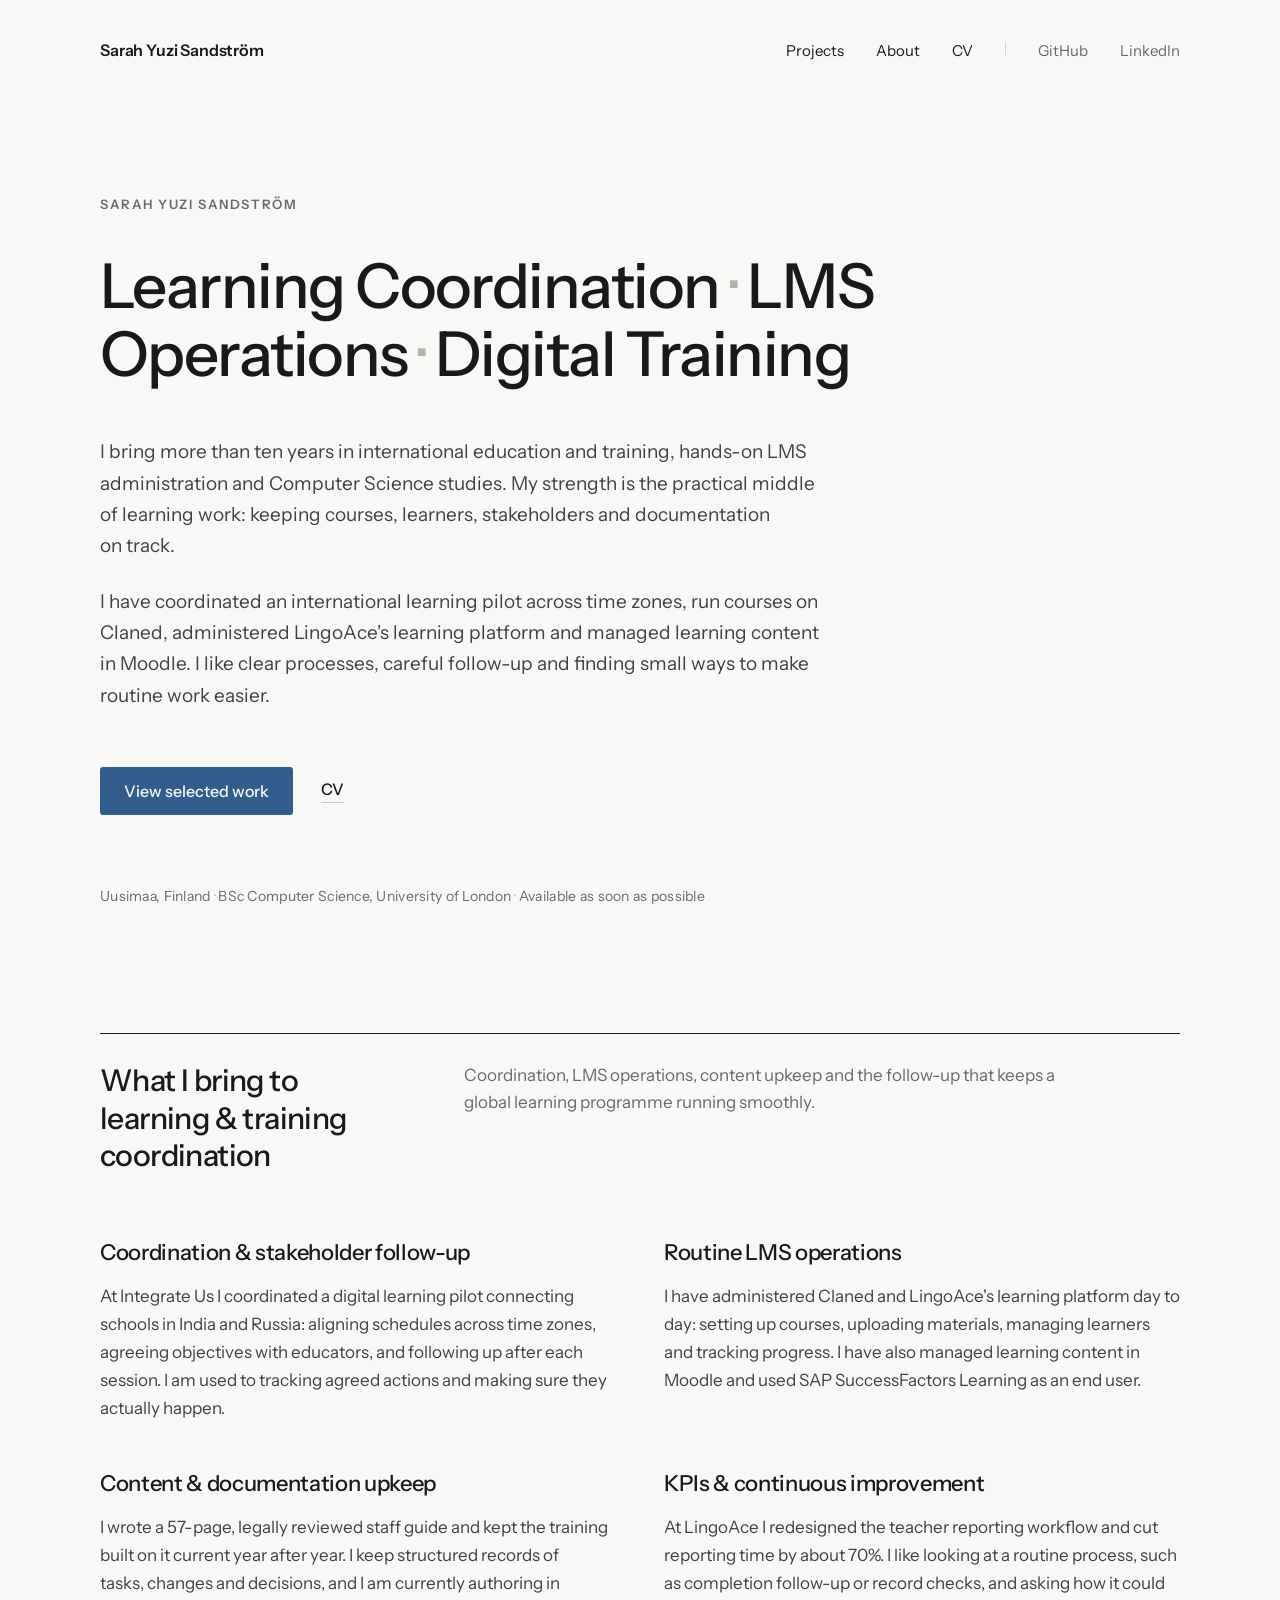
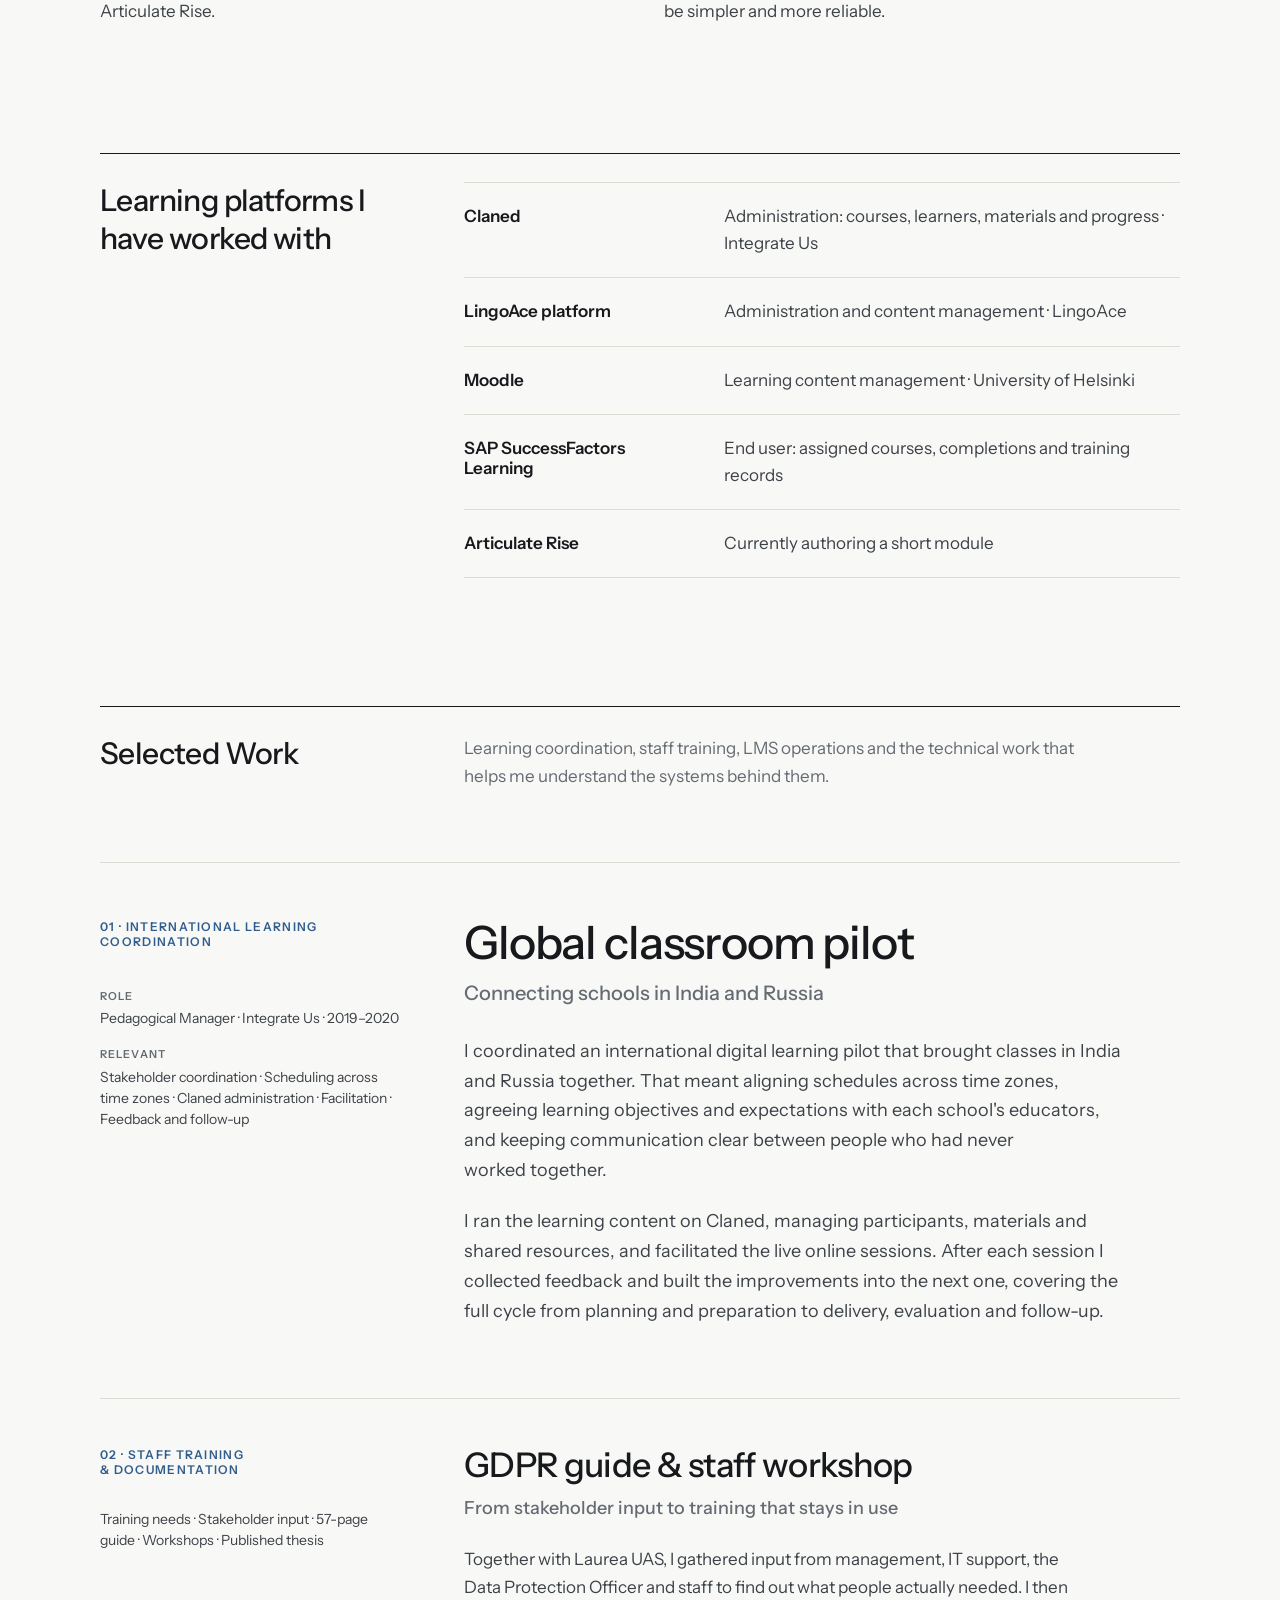
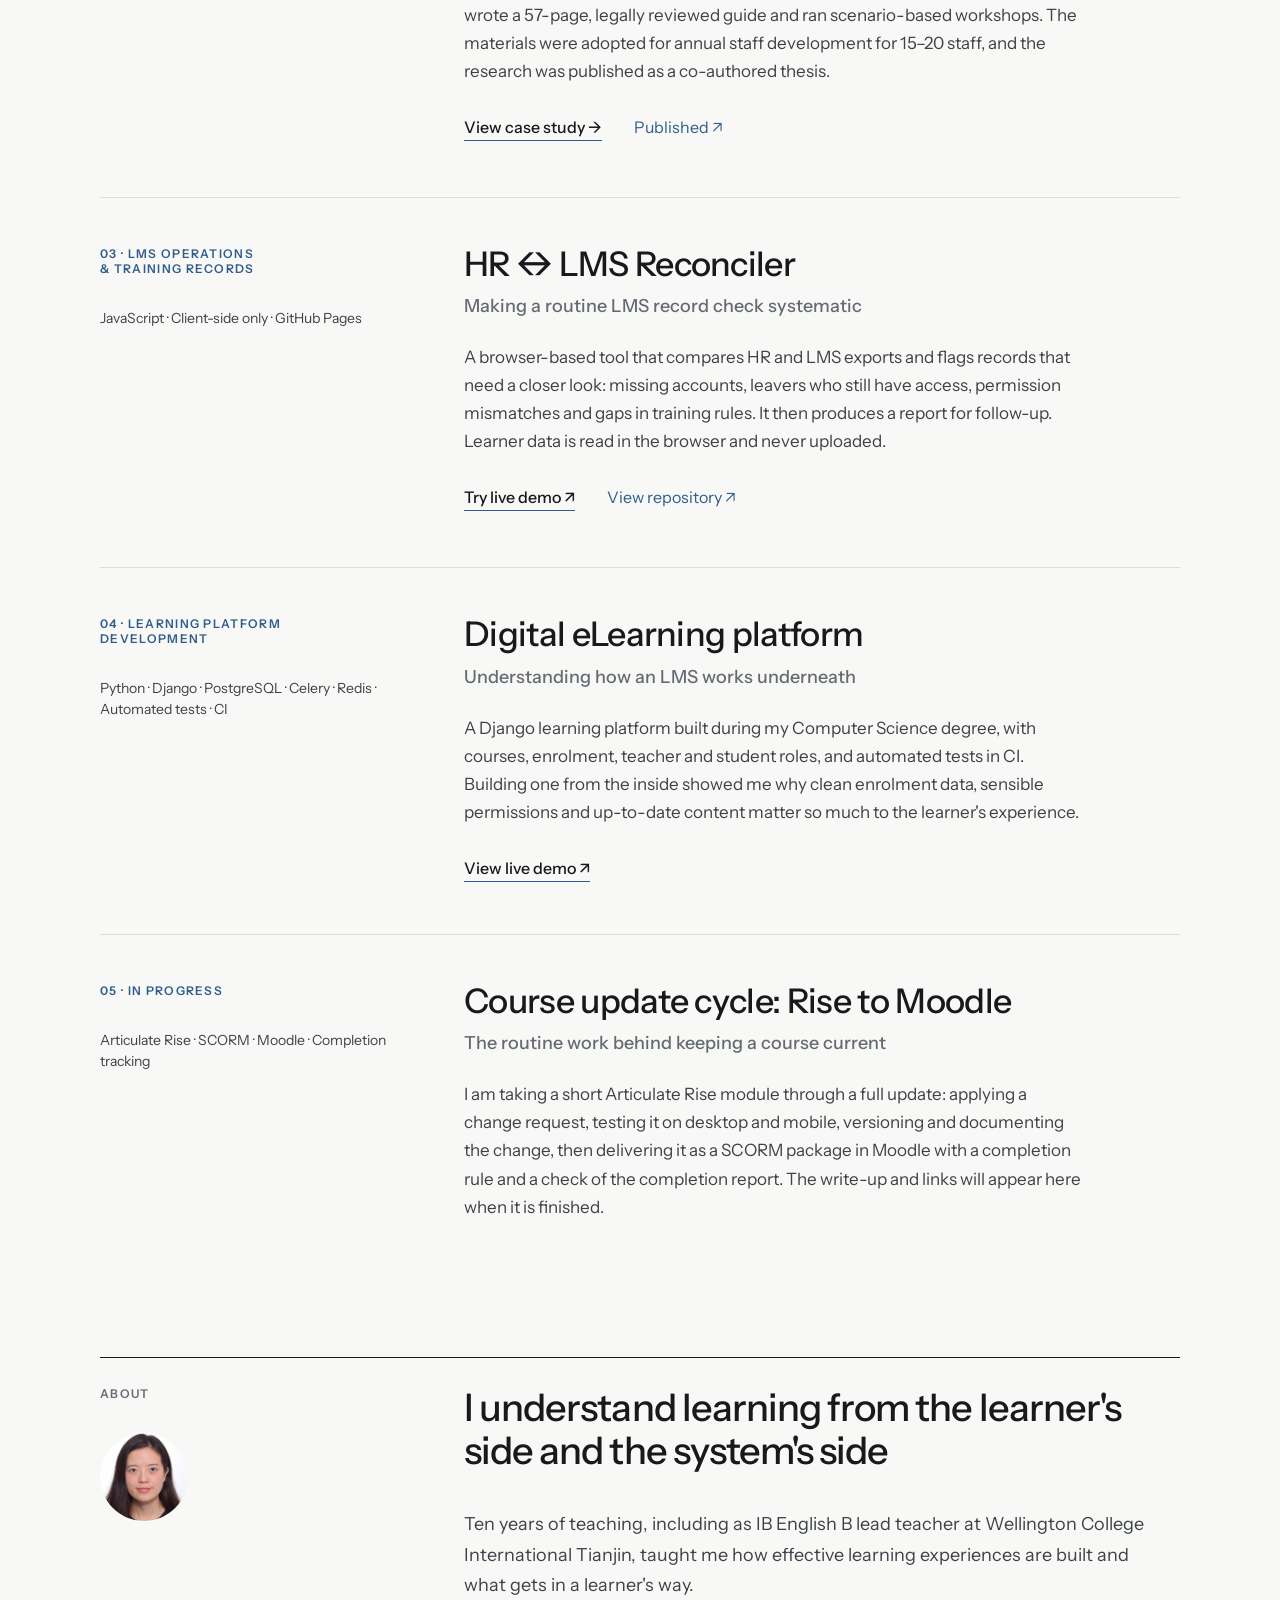
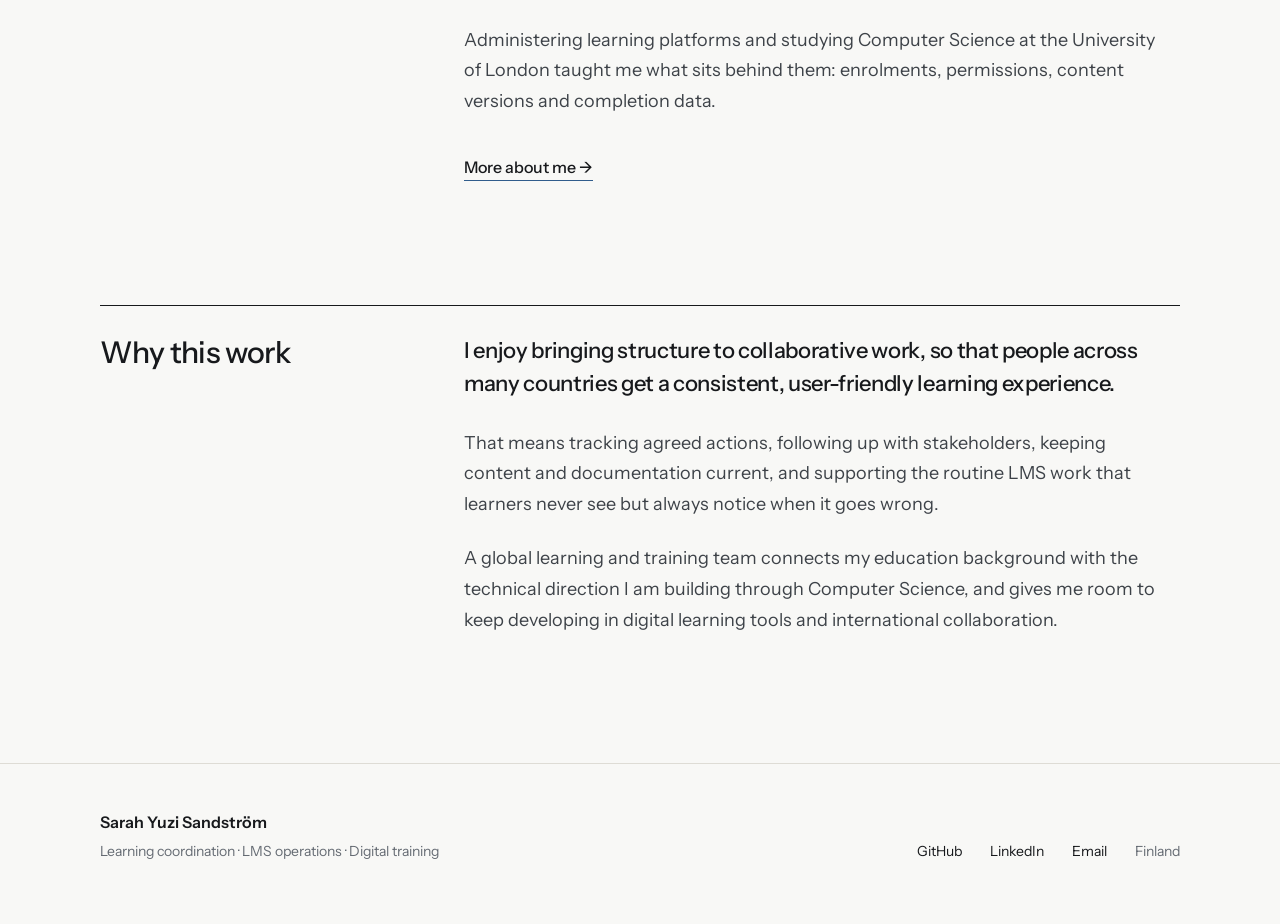
==== index.html @ b8be0d5e "Learning-ops portfolio: retarget HR tech portfolio for learning & digital training coordination Co-A" ====
<!DOCTYPE html>
<html lang="en">
<head>
<meta charset="utf-8">
<meta name="viewport" content="width=device-width, initial-scale=1">
<title>Sarah Yuzi Sandström — Learning Coordination · LMS Operations · Digital Training</title>
<meta name="description" content="Learning and digital training coordination — international stakeholder coordination, LMS operations, content upkeep and documentation, by Sarah Yuzi Sandström.">
<link rel="preconnect" href="https://fonts.googleapis.com">
<link rel="preconnect" href="https://fonts.gstatic.com" crossorigin>
<link href="https://fonts.googleapis.com/css2?family=Instrument+Sans:ital,wght@0,400..700;1,400..600&display=swap" rel="stylesheet">
<link rel="stylesheet" href="styles.css">
</head>
<body>
<main class="page">

<header style="max-width: 1240px; margin: 0 auto; padding: 40px 80px; display: flex; align-items: baseline; justify-content: space-between">
<a href="./" style="font-size: 16px; font-weight: 600; letter-spacing: -0.01em; color: #17191C">Sarah Yuzi Sandström</a>
<nav style="display: flex; align-items: baseline; gap: 32px; font-size: 15px">
<a href="projects/" style="color: #17191C">Projects</a>
<a href="about/" style="color: #17191C">About</a>
<a href="cv/" style="color: #17191C">CV</a>
<span style="width: 1px; height: 14px; background: #D8D7D1"></span>
<a href="https://github.com/yuzi2021" style="color: #656B73">GitHub</a>
<a href="https://www.linkedin.com/in/sarah-sandstr%C3%B6m-17338ab6/" style="color: #656B73">LinkedIn</a>
</nav>
</header>
<div style="max-width: 1240px; margin: 0 auto; padding: 96px 80px 128px">
<p style="margin: 0 0 40px; font-size: 13px; font-weight: 600; letter-spacing: 0.12em; text-transform: uppercase; color: #656B73">Sarah Yuzi Sandström</p>
<h1 style="margin: 0; max-width: 980px; font-size: 62px; line-height: 1.1; font-weight: 500; letter-spacing: -0.025em; text-wrap: balance">Learning Coordination <span style="color: #B4B2A9">·</span> LMS Operations <span style="color: #B4B2A9">·</span> Digital Training</h1>
<p style="margin: 48px 0 0; max-width: 720px; font-size: 19px; line-height: 1.65; color: #3D4248; text-wrap: pretty">I bring more than ten years in international education and training, hands-on LMS administration and Computer Science studies. My strength is the practical middle of learning work: keeping courses, learners, stakeholders and documentation on track.</p>
<p style="margin: 24px 0 0; max-width: 720px; font-size: 19px; line-height: 1.65; color: #3D4248; text-wrap: pretty">I have coordinated an international learning pilot across time zones, run courses on Claned, administered LingoAce's learning platform and managed learning content in Moodle. I like clear processes, careful follow-up and finding small ways to make routine work easier.</p>
<div style="margin-top: 56px; display: flex; align-items: center; gap: 28px">
<a href="projects/" style="display: inline-block; padding: 14px 24px; background: #315D8C; color: #F8F8F6; font-size: 16px; font-weight: 500; border-radius: 3px">View selected work</a>
<a href="cv/" style="font-size: 16px; font-weight: 500; color: #17191C; border-bottom: 1px solid #C9C7BF; padding-bottom: 3px">CV</a>
</div>
<p style="margin: 72px 0 0; font-size: 14px; letter-spacing: 0.02em; color: #656B73">Uusimaa, Finland <span style="color: #B4B2A9">·</span> BSc Computer Science, University of London <span style="color: #B4B2A9">·</span> Available as soon as possible</p>
</div>
<div style="max-width: 1240px; margin: 0 auto; padding: 0 80px 128px">
<div style="display: grid; grid-template-columns: 300px minmax(0, 1fr); gap: 64px; border-top: 1px solid #17191C; padding-top: 28px; padding-bottom: 64px">
<h2 style="margin: 0; font-size: 30px; font-weight: 500; letter-spacing: -0.02em; line-height: 1.25">What I bring to learning &amp; training coordination</h2>
<p style="margin: 0; max-width: 620px; font-size: 17px; line-height: 1.6; color: #656B73">Coordination, LMS operations, content upkeep and the follow-up that keeps a global learning programme running smoothly.</p>
</div>
<div style="display: grid; grid-template-columns: repeat(2, minmax(0, 1fr)); gap: 48px">
<div>
<h3 style="margin: 0 0 16px; font-size: 22px; font-weight: 500; letter-spacing: -0.015em">Coordination &amp; stakeholder follow-up</h3>
<p style="margin: 0; max-width: 520px; font-size: 17px; line-height: 1.65; color: #3D4248; text-wrap: pretty">At Integrate Us I coordinated a digital learning pilot connecting schools in India and Russia: aligning schedules across time zones, agreeing objectives with educators, and following up after each session. I am used to tracking agreed actions and making sure they actually happen.</p>
</div>
<div>
<h3 style="margin: 0 0 16px; font-size: 22px; font-weight: 500; letter-spacing: -0.015em">Routine LMS operations</h3>
<p style="margin: 0; max-width: 520px; font-size: 17px; line-height: 1.65; color: #3D4248; text-wrap: pretty">I have administered Claned and LingoAce's learning platform day to day: setting up courses, uploading materials, managing learners and tracking progress. I have also managed learning content in Moodle and used SAP SuccessFactors Learning as an end user.</p>
</div>
<div>
<h3 style="margin: 0 0 16px; font-size: 22px; font-weight: 500; letter-spacing: -0.015em">Content &amp; documentation upkeep</h3>
<p style="margin: 0; max-width: 520px; font-size: 17px; line-height: 1.65; color: #3D4248; text-wrap: pretty">I wrote a 57-page, legally reviewed staff guide and kept the training built on it current year after year. I keep structured records of tasks, changes and decisions, and I am currently authoring in Articulate Rise.</p>
</div>
<div>
<h3 style="margin: 0 0 16px; font-size: 22px; font-weight: 500; letter-spacing: -0.015em">KPIs &amp; continuous improvement</h3>
<p style="margin: 0; max-width: 520px; font-size: 17px; line-height: 1.65; color: #3D4248; text-wrap: pretty">At LingoAce I redesigned the teacher reporting workflow and cut reporting time by about 70%. I like looking at a routine process, such as completion follow-up or record checks, and asking how it could be simpler and more reliable.</p>
</div>
</div>
</div>
<div style="max-width: 1240px; margin: 0 auto; padding: 0 80px 128px">
<div style="display: grid; grid-template-columns: 300px minmax(0, 1fr); gap: 64px; border-top: 1px solid #17191C; padding-top: 28px">
<h2 style="margin: 0; font-size: 30px; font-weight: 500; letter-spacing: -0.02em; line-height: 1.25">Learning platforms I have worked with</h2>
<div style="max-width: 760px">
<div style="display: grid; grid-template-columns: 220px minmax(0, 1fr); gap: 40px; align-items: baseline; padding: 20px 0; border-top: 1px solid #DEDCD5">
<p style="margin: 0; font-size: 17px; font-weight: 600">Claned</p>
<p style="margin: 0; font-size: 17px; line-height: 1.6; color: #3D4248">Administration: courses, learners, materials and progress · Integrate Us</p>
</div>
<div style="display: grid; grid-template-columns: 220px minmax(0, 1fr); gap: 40px; align-items: baseline; padding: 20px 0; border-top: 1px solid #DEDCD5">
<p style="margin: 0; font-size: 17px; font-weight: 600">LingoAce platform</p>
<p style="margin: 0; font-size: 17px; line-height: 1.6; color: #3D4248">Administration and content management · LingoAce</p>
</div>
<div style="display: grid; grid-template-columns: 220px minmax(0, 1fr); gap: 40px; align-items: baseline; padding: 20px 0; border-top: 1px solid #DEDCD5">
<p style="margin: 0; font-size: 17px; font-weight: 600">Moodle</p>
<p style="margin: 0; font-size: 17px; line-height: 1.6; color: #3D4248">Learning content management · University of Helsinki</p>
</div>
<div style="display: grid; grid-template-columns: 220px minmax(0, 1fr); gap: 40px; align-items: baseline; padding: 20px 0; border-top: 1px solid #DEDCD5">
<p style="margin: 0; font-size: 17px; font-weight: 600">SAP SuccessFactors Learning</p>
<p style="margin: 0; font-size: 17px; line-height: 1.6; color: #3D4248">End user: assigned courses, completions and training records</p>
</div>
<div style="display: grid; grid-template-columns: 220px minmax(0, 1fr); gap: 40px; align-items: baseline; padding: 20px 0; border-top: 1px solid #DEDCD5; border-bottom: 1px solid #DEDCD5">
<p style="margin: 0; font-size: 17px; font-weight: 600">Articulate Rise</p>
<p style="margin: 0; font-size: 17px; line-height: 1.6; color: #3D4248">Currently authoring a short module</p>
</div>
</div>
</div>
</div>
<div style="max-width: 1240px; margin: 0 auto; padding: 0 80px 128px">
<div style="display: grid; grid-template-columns: 300px minmax(0, 1fr); gap: 64px; padding-bottom: 72px; border-top: 1px solid #17191C; padding-top: 28px">
<h2 style="margin: 0; font-size: 30px; font-weight: 500; letter-spacing: -0.02em">Selected Work</h2>
<p style="margin: 0; max-width: 620px; font-size: 17px; line-height: 1.6; color: #656B73">Learning coordination, staff training, LMS operations and the technical work that helps me understand the systems behind them.</p>
</div>
<article style="display: grid; grid-template-columns: 300px minmax(0, 1fr); gap: 64px; padding: 56px 0 72px; border-top: 1px solid #DEDCD5">
<div>
<p style="margin: 0; font-size: 12px; font-weight: 600; letter-spacing: 0.11em; text-transform: uppercase; color: #315D8C">01 · International learning<br/>coordination</p>
<dl style="margin: 40px 0 0; display: grid; gap: 20px">
<div>
<dt style="font-size: 11px; font-weight: 600; letter-spacing: 0.1em; text-transform: uppercase; color: #656B73">Role</dt>
<dd style="margin: 6px 0 0; font-size: 14px; color: #3D4248">Pedagogical Manager · Integrate Us · 2019–2020</dd>
</div>
<div>
<dt style="font-size: 11px; font-weight: 600; letter-spacing: 0.1em; text-transform: uppercase; color: #656B73">Relevant</dt>
<dd style="margin: 6px 0 0; font-size: 14px; line-height: 1.5; color: #3D4248">Stakeholder coordination · Scheduling across time zones · Claned administration · Facilitation · Feedback and follow-up</dd>
</div>
</dl>
</div>
<div>
<h3 style="margin: 0; font-size: 46px; font-weight: 500; letter-spacing: -0.025em; line-height: 1.05">Global classroom pilot</h3>
<p style="margin: 14px 0 0; font-size: 20px; font-weight: 500; color: #656B73">Connecting schools in India and Russia</p>
<p style="margin: 32px 0 0; max-width: 660px; font-size: 18px; line-height: 1.65; color: #3D4248; text-wrap: pretty">I coordinated an international digital learning pilot that brought classes in India and Russia together. That meant aligning schedules across time zones, agreeing learning objectives and expectations with each school's educators, and keeping communication clear between people who had never worked together.</p>
<p style="margin: 22px 0 0; max-width: 660px; font-size: 18px; line-height: 1.65; color: #3D4248; text-wrap: pretty">I ran the learning content on Claned, managing participants, materials and shared resources, and facilitated the live online sessions. After each session I collected feedback and built the improvements into the next one, covering the full cycle from planning and preparation to delivery, evaluation and follow-up.</p>
</div>
</article>
<article style="display: grid; grid-template-columns: 300px minmax(0, 1fr); gap: 64px; padding: 48px 0 56px; border-top: 1px solid #DEDCD5">
<div>
<p style="margin: 0; font-size: 12px; font-weight: 600; letter-spacing: 0.11em; text-transform: uppercase; color: #315D8C">02 · Staff training<br/>&amp; documentation</p>
<p style="margin: 32px 0 0; font-size: 14px; line-height: 1.5; color: #3D4248">Training needs · Stakeholder input · 57-page guide · Workshops · Published thesis</p>
</div>
<div>
<h3 style="margin: 0; font-size: 34px; font-weight: 500; letter-spacing: -0.02em; line-height: 1.1">GDPR guide &amp; staff workshop</h3>
<p style="margin: 12px 0 0; font-size: 18px; font-weight: 500; color: #656B73">From stakeholder input to training that stays in use</p>
<p style="margin: 26px 0 0; max-width: 620px; font-size: 17px; line-height: 1.65; color: #3D4248; text-wrap: pretty">Together with Laurea UAS, I gathered input from management, IT support, the Data Protection Officer and staff to find out what people actually needed. I then wrote a 57-page, legally reviewed guide and ran scenario-based workshops. The materials were adopted for annual staff development for 15–20 staff, and the research was published as a co-authored thesis.</p>
<div style="margin-top: 32px; display: flex; align-items: baseline; gap: 32px">
<a href="projects/privacy-security-awareness/" style="font-size: 16px; font-weight: 500; color: #17191C; border-bottom: 1px solid #315D8C; padding-bottom: 3px">View case study →</a>
<a href="https://www.theseus.fi/items/0a0d6240-02af-46a7-a733-f4bae8005e5d" style="font-size: 16px; color: #315D8C">Published ↗</a>
</div>
</div>
</article>
<article style="display: grid; grid-template-columns: 300px minmax(0, 1fr); gap: 64px; padding: 48px 0 56px; border-top: 1px solid #DEDCD5">
<div>
<p style="margin: 0; font-size: 12px; font-weight: 600; letter-spacing: 0.11em; text-transform: uppercase; color: #315D8C">03 · LMS operations<br/>&amp; training records</p>
<p style="margin: 32px 0 0; font-size: 14px; line-height: 1.5; color: #3D4248">JavaScript · Client-side only · GitHub Pages</p>
</div>
<div>
<h3 style="margin: 0; font-size: 34px; font-weight: 500; letter-spacing: -0.02em; line-height: 1.1">HR ↔ LMS Reconciler</h3>
<p style="margin: 12px 0 0; font-size: 18px; font-weight: 500; color: #656B73">Making a routine LMS record check systematic</p>
<p style="margin: 26px 0 0; max-width: 620px; font-size: 17px; line-height: 1.65; color: #3D4248; text-wrap: pretty">A browser-based tool that compares HR and LMS exports and flags records that need a closer look: missing accounts, leavers who still have access, permission mismatches and gaps in training rules. It then produces a report for follow-up. Learner data is read in the browser and never uploaded.</p>
<div style="margin-top: 32px; display: flex; align-items: baseline; gap: 32px">
<a href="https://yuzi2021.github.io/hr-lms-reconciler/" style="font-size: 16px; font-weight: 500; color: #17191C; border-bottom: 1px solid #315D8C; padding-bottom: 3px">Try live demo ↗</a>
<a href="https://github.com/yuzi2021/hr-lms-reconciler" style="font-size: 16px; color: #315D8C">View repository ↗</a>
</div>
</div>
</article>
<article style="display: grid; grid-template-columns: 300px minmax(0, 1fr); gap: 64px; padding: 48px 0 56px; border-top: 1px solid #DEDCD5">
<div>
<p style="margin: 0; font-size: 12px; font-weight: 600; letter-spacing: 0.11em; text-transform: uppercase; color: #315D8C">04 · Learning platform<br/>development</p>
<p style="margin: 32px 0 0; font-size: 14px; line-height: 1.5; color: #3D4248">Python · Django · PostgreSQL · Celery · Redis · Automated tests · CI</p>
</div>
<div>
<h3 style="margin: 0; font-size: 34px; font-weight: 500; letter-spacing: -0.02em; line-height: 1.1">Digital eLearning platform</h3>
<p style="margin: 12px 0 0; font-size: 18px; font-weight: 500; color: #656B73">Understanding how an LMS works underneath</p>
<p style="margin: 26px 0 0; max-width: 620px; font-size: 17px; line-height: 1.65; color: #3D4248; text-wrap: pretty">A Django learning platform built during my Computer Science degree, with courses, enrolment, teacher and student roles, and automated tests in CI. Building one from the inside showed me why clean enrolment data, sensible permissions and up-to-date content matter so much to the learner's experience.</p>
<div style="margin-top: 32px">
<a href="https://elearning-platform-demo.onrender.com/" style="font-size: 16px; font-weight: 500; color: #17191C; border-bottom: 1px solid #315D8C; padding-bottom: 3px">View live demo ↗</a>
</div>
</div>
</article>
<article style="display: grid; grid-template-columns: 300px minmax(0, 1fr); gap: 64px; padding: 48px 0 8px; border-top: 1px solid #DEDCD5">
<div>
<p style="margin: 0; font-size: 12px; font-weight: 600; letter-spacing: 0.11em; text-transform: uppercase; color: #315D8C">05 · In progress</p>
<p style="margin: 32px 0 0; font-size: 14px; line-height: 1.5; color: #3D4248">Articulate Rise · SCORM · Moodle · Completion tracking</p>
</div>
<div>
<h3 style="margin: 0; font-size: 34px; font-weight: 500; letter-spacing: -0.02em; line-height: 1.1">Course update cycle: Rise to Moodle</h3>
<p style="margin: 12px 0 0; font-size: 18px; font-weight: 500; color: #656B73">The routine work behind keeping a course current</p>
<p style="margin: 26px 0 0; max-width: 620px; font-size: 17px; line-height: 1.65; color: #3D4248; text-wrap: pretty">I am taking a short Articulate Rise module through a full update: applying a change request, testing it on desktop and mobile, versioning and documenting the change, then delivering it as a SCORM package in Moodle with a completion rule and a check of the completion report. The write-up and links will appear here when it is finished.</p>
</div>
</article>
</div>
<div style="max-width: 1240px; margin: 0 auto; padding: 0 80px 128px">
<div style="border-top: 1px solid #17191C; padding-top: 28px; display: grid; grid-template-columns: 300px minmax(0, 1fr); gap: 64px">
<div>
<p style="margin: 0; font-size: 12px; font-weight: 600; letter-spacing: 0.11em; text-transform: uppercase; color: #656B73">About</p>
<img alt="Sarah Yuzi Sandström" height="88" src="sarah-sandstrom.jpeg" style="display: block; width: 88px; height: 88px; border-radius: 50%; object-fit: cover; margin-top: 32px" width="88"/>
</div>
<div>
<h2 style="margin: 0; max-width: 720px; font-size: 38px; font-weight: 500; letter-spacing: -0.025em; line-height: 1.15">I understand learning from the learner's side and the system's side</h2>
<p style="margin: 36px 0 0; max-width: 700px; font-size: 18px; line-height: 1.7; color: #3D4248; text-wrap: pretty">Ten years of teaching, including as IB English B lead teacher at Wellington College International Tianjin, taught me how effective learning experiences are built and what gets in a learner's way.</p>
<p style="margin: 24px 0 0; max-width: 700px; font-size: 18px; line-height: 1.7; color: #3D4248; text-wrap: pretty">Administering learning platforms and studying Computer Science at the University of London taught me what sits behind them: enrolments, permissions, content versions and completion data.</p>
<div style="margin-top: 40px">
<a href="about/" style="font-size: 16px; font-weight: 500; color: #17191C; border-bottom: 1px solid #315D8C; padding-bottom: 3px">More about me →</a>
</div>
</div>
</div>
</div>
<div style="max-width: 1240px; margin: 0 auto; padding: 0 80px 128px">
<div style="border-top: 1px solid #17191C; padding-top: 28px; display: grid; grid-template-columns: 300px minmax(0, 1fr); gap: 64px">
<h2 style="margin: 0; font-size: 30px; font-weight: 500; letter-spacing: -0.02em; line-height: 1.25">Why this work</h2>
<div>
<p style="margin: 0; max-width: 700px; font-size: 22px; font-weight: 500; line-height: 1.5; letter-spacing: -0.015em; text-wrap: pretty">I enjoy bringing structure to collaborative work, so that people across many countries get a consistent, user-friendly learning experience.</p>
<p style="margin: 28px 0 0; max-width: 700px; font-size: 18px; line-height: 1.7; color: #3D4248; text-wrap: pretty">That means tracking agreed actions, following up with stakeholders, keeping content and documentation current, and supporting the routine LMS work that learners never see but always notice when it goes wrong.</p>
<p style="margin: 24px 0 0; max-width: 700px; font-size: 18px; line-height: 1.7; color: #3D4248; text-wrap: pretty">A global learning and training team connects my education background with the technical direction I am building through Computer Science, and gives me room to keep developing in digital learning tools and international collaboration.</p>
</div>
</div>
</div>
<footer style="border-top: 1px solid #DEDCD5">
<div style="max-width: 1240px; margin: 0 auto; padding: 48px 80px 64px; display: flex; align-items: flex-end; justify-content: space-between; gap: 48px">
<div>
<p style="margin: 0; font-size: 16px; font-weight: 600">Sarah Yuzi Sandström</p>
<p style="margin: 10px 0 0; font-size: 14px; color: #656B73">Learning coordination · LMS operations · Digital training</p>
</div>
<div style="display: flex; align-items: baseline; gap: 28px; font-size: 14px">
<a href="https://github.com/yuzi2021" style="color: #17191C">GitHub</a>
<a href="https://www.linkedin.com/in/sarah-sandstr%C3%B6m-17338ab6/" style="color: #17191C">LinkedIn</a>
<a href="mailto:sarahyuzisandstrom@gmail.com" style="color: #17191C">Email</a>
<span style="color: #656B73">Finland</span>
</div>
</div>
</footer>

</main>
</body>
</html>
---- styles.css ----
/* ---- base ---- */
* { box-sizing: border-box; }
html { -webkit-text-size-adjust: 100%; }
body {
  margin: 0;
  background: #F8F8F6;
  color: #17191C;
  font-family: "Instrument Sans", system-ui, -apple-system, Segoe UI, Roboto, sans-serif;
}
a { color: #315D8C; text-decoration: none; }
a:hover { color: #17191C; }
img { max-width: 100%; height: auto; }
.page { width: 100%; }

/* The extracted desktop markup centres its own content with
   max-width:1240px containers, so the page is already fluid down to
   ~1240px. Below that, the rules here fold in the mobile layout. */

/* ================= tablet / small desktop ================= */
@media (max-width: 1100px) {
  /* four-column skills grid -> two columns */
  [style*="repeat(4, minmax(0, 1fr))"] { grid-template-columns: 1fr 1fr !important; gap: 40px !important; }
}

/* ================= mobile ================= */
@media (max-width: 820px) {
  /* any "sidebar + content" grid (300px/250px/220px/200px/120px ... + 1fr) -> stack */
  [style*="px minmax(0, 1fr)"] { grid-template-columns: 1fr !important; gap: 20px !important; }
  /* two-/four-column grids -> single column */
  [style*="repeat(2, minmax(0, 1fr))"] { grid-template-columns: 1fr !important; }
  [style*="repeat(4, minmax(0, 1fr))"] { grid-template-columns: 1fr !important; gap: 32px !important; }
  [style*="minmax(0, 1.55fr)"]        { grid-template-columns: 1fr !important; gap: 24px !important; }

  /* safety net: neutralise any residual fixed artboard width */
  [style*="width: 1440px"] { width: 100% !important; }

  /* reduce the wide 80px horizontal padding on content containers */
  [style*="padding: 0 80px 128px"]  { padding: 0 24px 72px !important; }
  [style*="padding: 0 80px 120px"]  { padding: 0 24px 64px !important; }
  [style*="padding: 48px 80px 64px"]{ padding: 32px 24px 44px !important; }
  [style*="padding: 40px 80px"]     { padding: 22px 24px !important; }
  [style*="padding: 88px 80px 120px"]{ padding: 52px 24px 72px !important; }
  [style*="padding: 96px 80px 128px"]{ padding: 56px 24px 80px !important; }
  [style*="padding: 88px 80px 112px"]{ padding: 52px 24px 68px !important; }
  [style*="padding: 88px 80px 104px"]{ padding: 52px 24px 64px !important; }

  /* footer: stack name and links, let links wrap */
  footer > div { flex-direction: column !important; align-items: flex-start !important; gap: 20px !important; }
  footer > div > div:last-child { flex-wrap: wrap !important; gap: 12px 20px !important; }

  /* header/nav: let the top bar wrap instead of overflowing */
  header { flex-wrap: wrap !important; gap: 14px 20px !important; }
  header nav { flex-wrap: wrap !important; gap: 12px 18px !important; row-gap: 10px !important; }

  /* scale down oversized display type */
  [style*="font-size: 76px"], [style*="font-size: 72px"],
  [style*="font-size: 68px"], [style*="font-size: 62px"] { font-size: 34px !important; line-height: 1.12 !important; }
  [style*="font-size: 52px"], [style*="font-size: 46px"] { font-size: 30px !important; line-height: 1.14 !important; }
  [style*="font-size: 42px"], [style*="font-size: 40px"],
  [style*="font-size: 38px"] { font-size: 27px !important; line-height: 1.18 !important; }
  [style*="font-size: 36px"], [style*="font-size: 34px"] { font-size: 24px !important; line-height: 1.2 !important; }
  [style*="font-size: 32px"], [style*="font-size: 30px"] { font-size: 23px !important; line-height: 1.22 !important; }

  /* trim very large body text a touch */
  [style*="font-size: 20px"], [style*="font-size: 19px"] { font-size: 17px !important; }
}

/* ================= narrow phones ================= */
@media (max-width: 480px) {
  [style*="padding: 0 80px 128px"]  { padding: 0 18px 56px !important; }
  [style*="padding: 0 80px 120px"]  { padding: 0 18px 52px !important; }
  [style*="padding: 40px 80px"]     { padding: 18px 18px !important; }
  [style*="padding: 96px 80px 128px"]{ padding: 40px 18px 60px !important; }
  [style*="padding: 88px 80px 120px"]{ padding: 40px 18px 56px !important; }
}
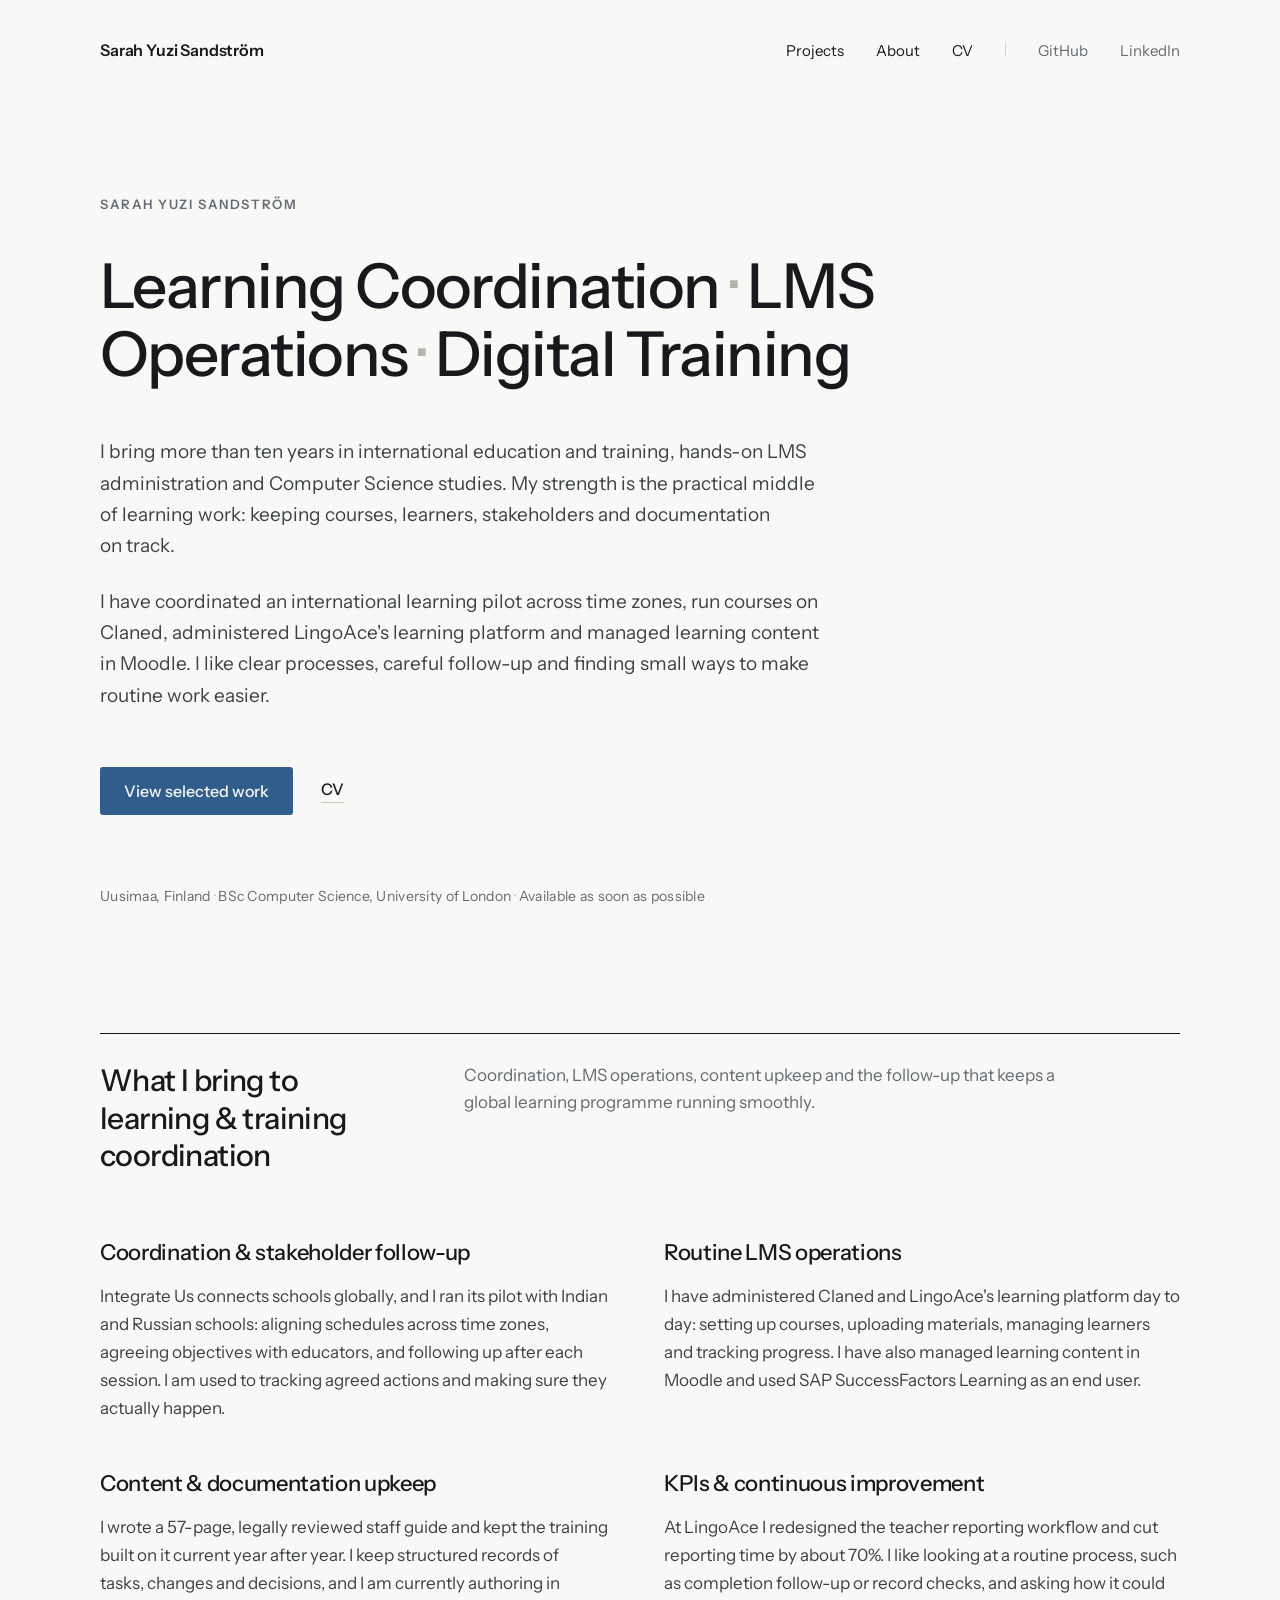
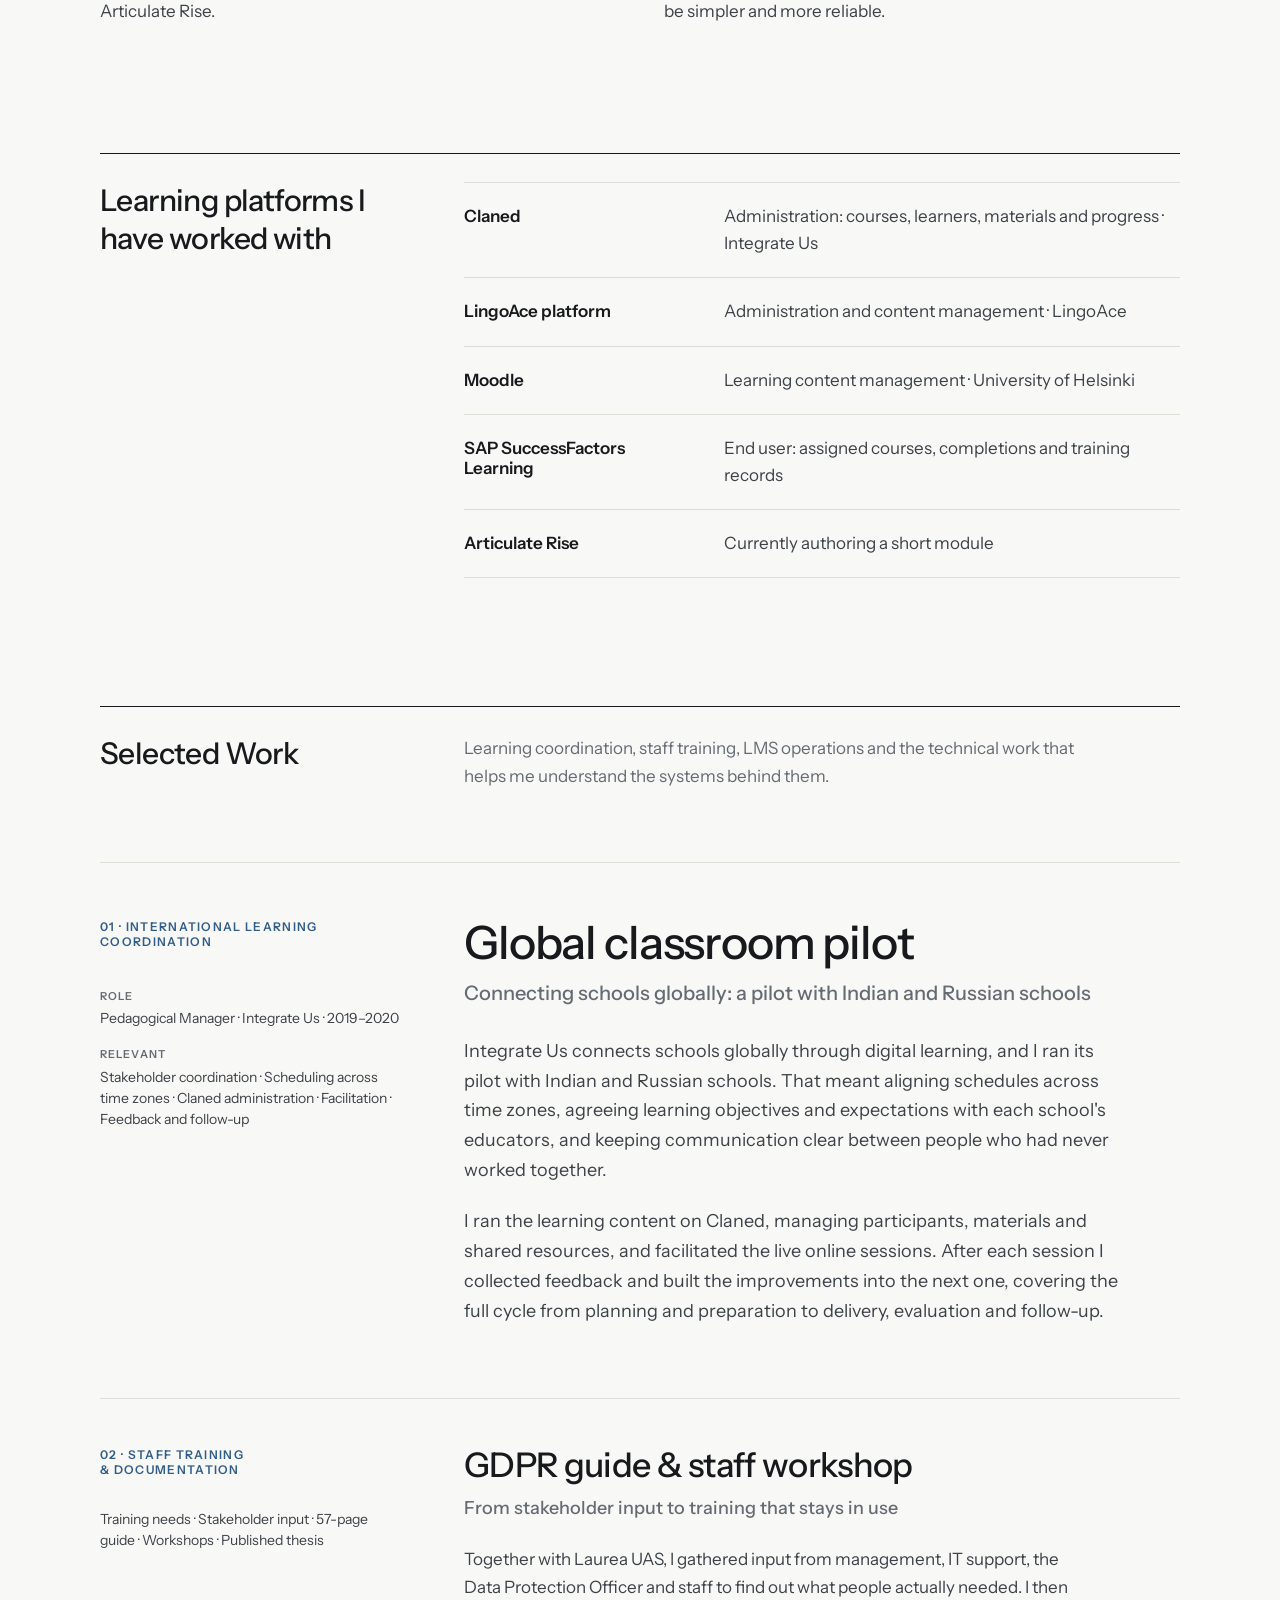
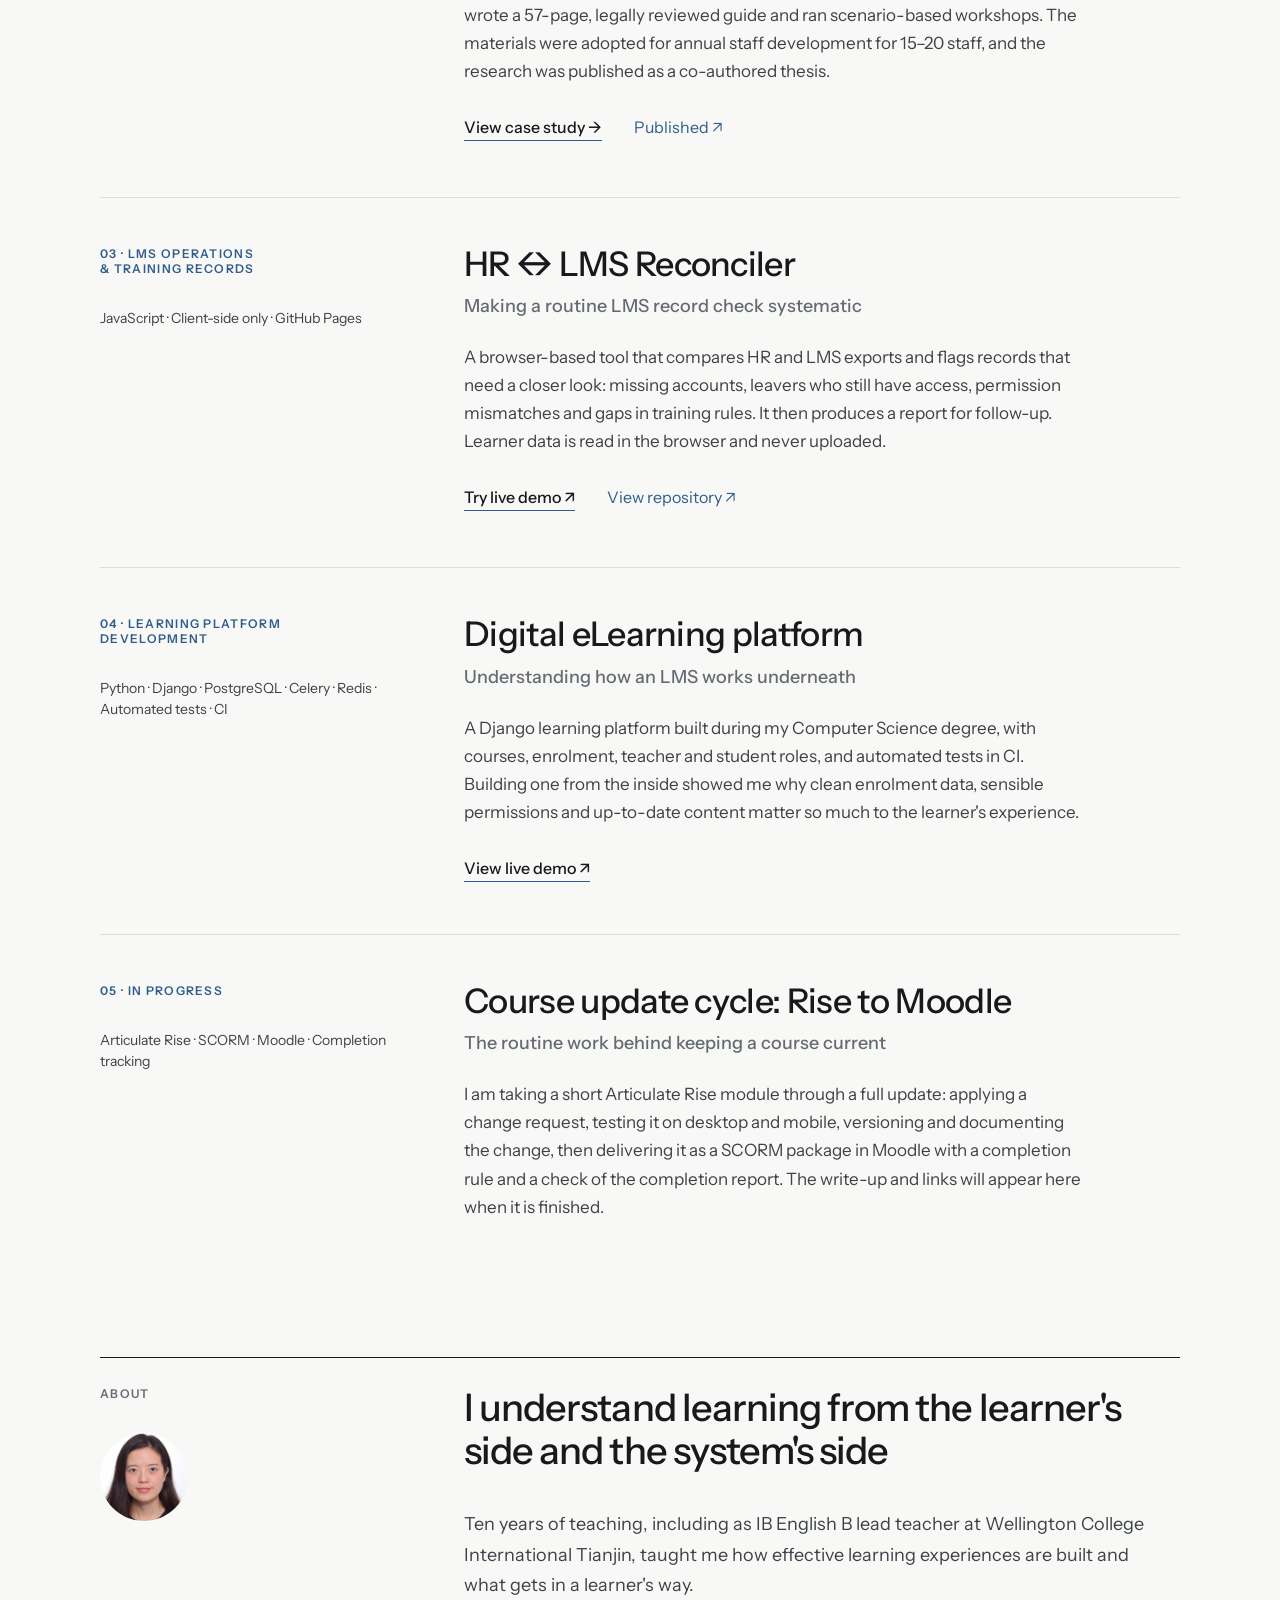
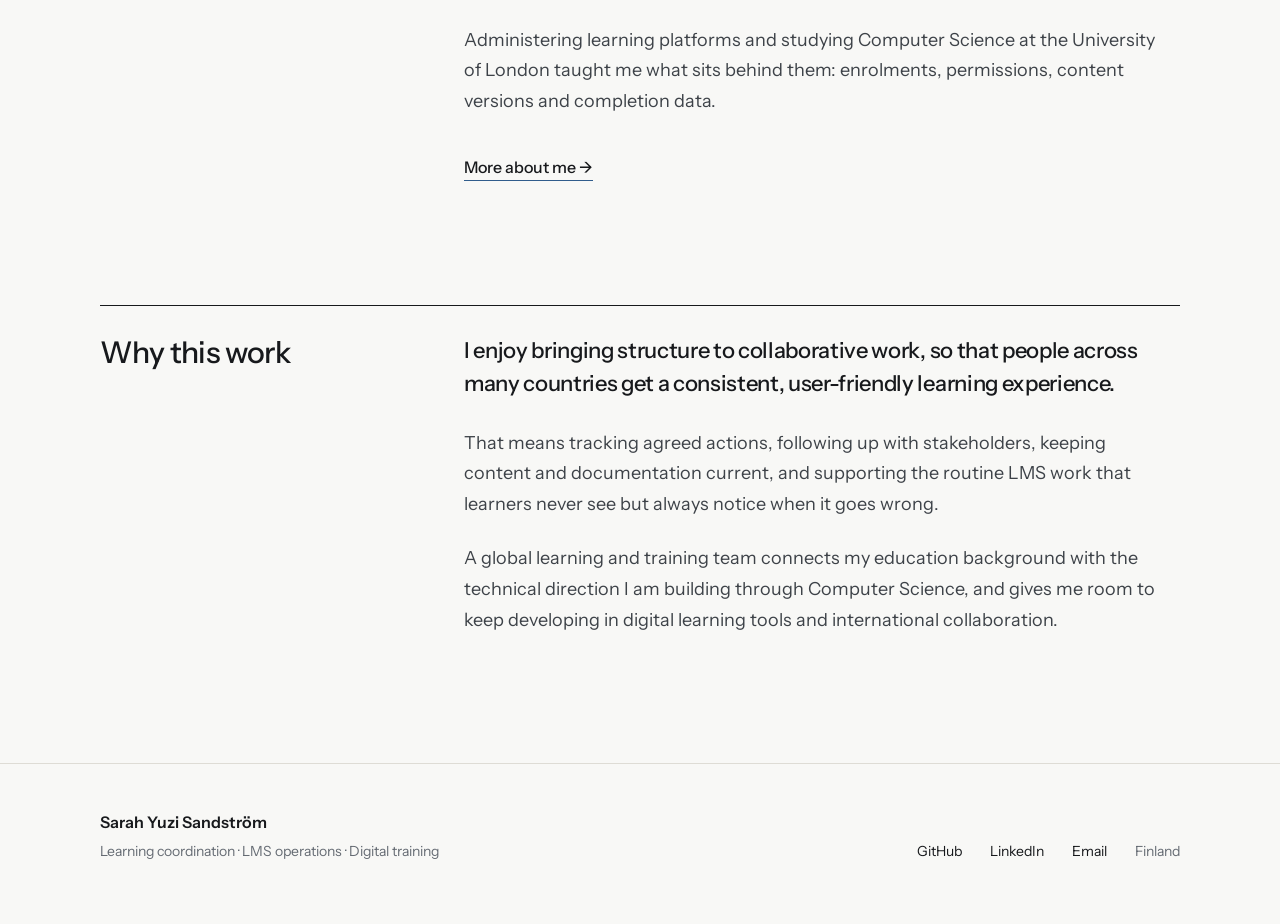
==== commit aa465d66: "Describe Integrate Us pilot as connecting schools globally Co-Authored-By: Claude Opus 5.5 <noreply@" ====
--- a/index.html
+++ b/index.html
@@ -43,7 +43,7 @@
 <div style="display: grid; grid-template-columns: repeat(2, minmax(0, 1fr)); gap: 48px">
 <div>
 <h3 style="margin: 0 0 16px; font-size: 22px; font-weight: 500; letter-spacing: -0.015em">Coordination &amp; stakeholder follow-up</h3>
-<p style="margin: 0; max-width: 520px; font-size: 17px; line-height: 1.65; color: #3D4248; text-wrap: pretty">At Integrate Us I coordinated a digital learning pilot connecting schools in India and Russia: aligning schedules across time zones, agreeing objectives with educators, and following up after each session. I am used to tracking agreed actions and making sure they actually happen.</p>
+<p style="margin: 0; max-width: 520px; font-size: 17px; line-height: 1.65; color: #3D4248; text-wrap: pretty">Integrate Us connects schools globally, and I ran its pilot with Indian and Russian schools: aligning schedules across time zones, agreeing objectives with educators, and following up after each session. I am used to tracking agreed actions and making sure they actually happen.</p>
 </div>
 <div>
 <h3 style="margin: 0 0 16px; font-size: 22px; font-weight: 500; letter-spacing: -0.015em">Routine LMS operations</h3>
@@ -107,8 +107,8 @@
 </div>
 <div>
 <h3 style="margin: 0; font-size: 46px; font-weight: 500; letter-spacing: -0.025em; line-height: 1.05">Global classroom pilot</h3>
-<p style="margin: 14px 0 0; font-size: 20px; font-weight: 500; color: #656B73">Connecting schools in India and Russia</p>
-<p style="margin: 32px 0 0; max-width: 660px; font-size: 18px; line-height: 1.65; color: #3D4248; text-wrap: pretty">I coordinated an international digital learning pilot that brought classes in India and Russia together. That meant aligning schedules across time zones, agreeing learning objectives and expectations with each school's educators, and keeping communication clear between people who had never worked together.</p>
+<p style="margin: 14px 0 0; font-size: 20px; font-weight: 500; color: #656B73">Connecting schools globally: a pilot with Indian and Russian schools</p>
+<p style="margin: 32px 0 0; max-width: 660px; font-size: 18px; line-height: 1.65; color: #3D4248; text-wrap: pretty">Integrate Us connects schools globally through digital learning, and I ran its pilot with Indian and Russian schools. That meant aligning schedules across time zones, agreeing learning objectives and expectations with each school's educators, and keeping communication clear between people who had never worked together.</p>
 <p style="margin: 22px 0 0; max-width: 660px; font-size: 18px; line-height: 1.65; color: #3D4248; text-wrap: pretty">I ran the learning content on Claned, managing participants, materials and shared resources, and facilitated the live online sessions. After each session I collected feedback and built the improvements into the next one, covering the full cycle from planning and preparation to delivery, evaluation and follow-up.</p>
 </div>
 </article>
